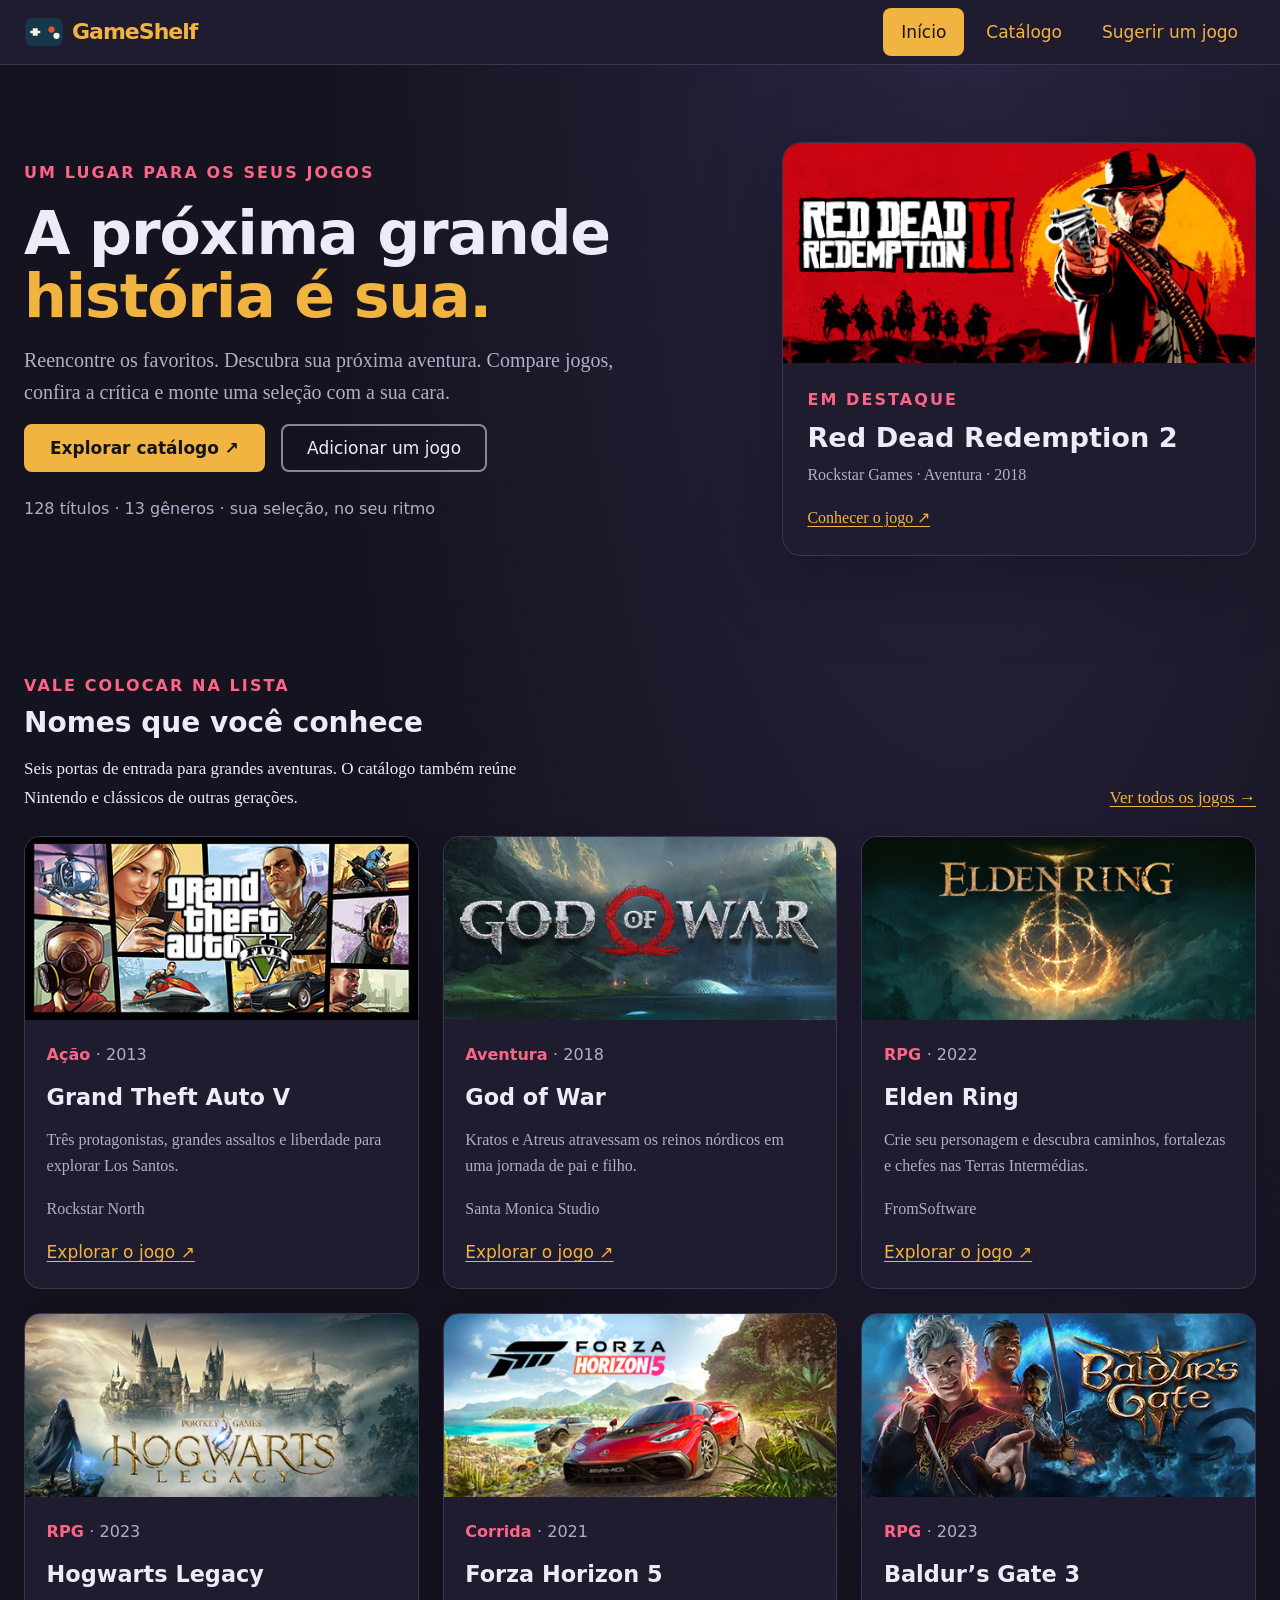
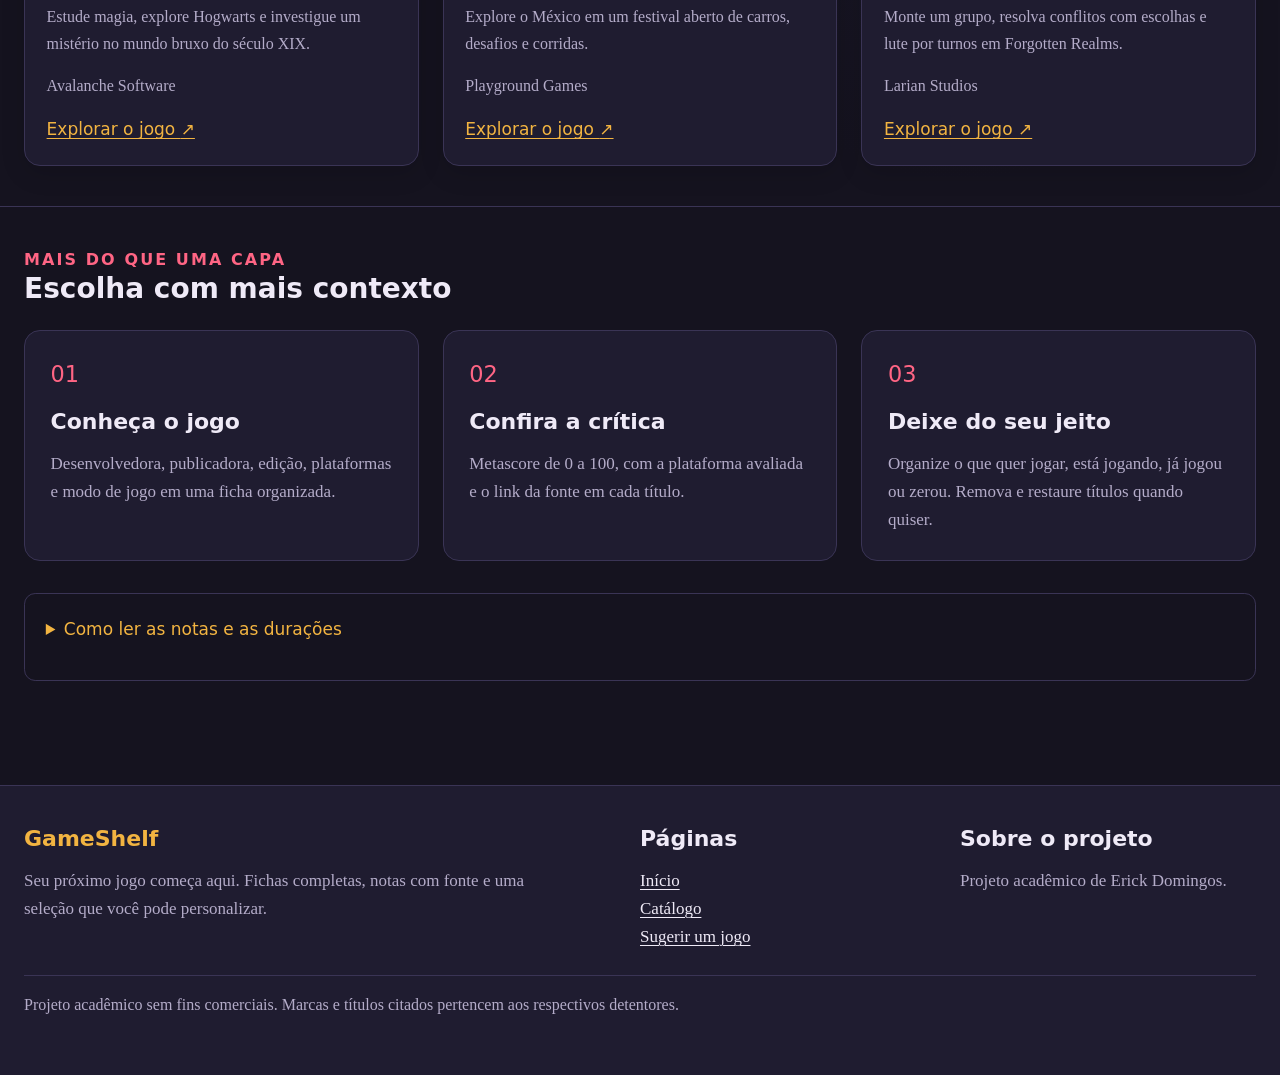
==== frontend/index.html @ 162add8b "refactor: separa frontend e backend em pastas" ====
<!DOCTYPE html>
<html lang="pt-BR">
  <head>
    <meta charset="UTF-8" />
    <meta name="viewport" content="width=device-width, initial-scale=1" />
    <title>GameShelf — catálogo de jogos</title>
    <meta
      name="description"
      content="GameShelf é um catálogo de 128 jogos conhecidos, com ficha técnica, gênero, duração e plataformas de cada título."
    />
    <link rel="icon" href="img/logo.svg" type="image/svg+xml" />
    <link rel="stylesheet" href="css/estilo.css" />
  </head>
  <body>
    <a class="pular-link" href="#conteudo">Pular para o conteúdo</a>

    <header class="cabecalho">
      <div class="envolucro cabecalho__interno">
        <a class="marca" href="index.html">
          <img src="img/logo.svg" alt="" width="40" height="40" />
          <span class="marca__nome">GameShelf</span>
        </a>
        <nav aria-label="Navegação principal">
          <ul class="menu">
            <li>
              <a class="menu__link" href="index.html" aria-current="page">Início</a>
            </li>
            <li><a class="menu__link" href="catalogo.html">Catálogo</a></li>
            <li><a class="menu__link" href="sugestoes.html">Sugerir um jogo</a></li>
          </ul>
        </nav>
      </div>
    </header>

    <main tabindex="-1" id="conteudo">
      <section class="envolucro destaque" aria-labelledby="titulo-principal">
        <div class="destaque__texto"><p class="sobretitulo">UM LUGAR PARA OS SEUS JOGOS</p>
          <h1 id="titulo-principal">A próxima grande<br /><span class="texto-destaque">história é sua.</span></h1>
          <p>Reencontre os favoritos. Descubra sua próxima aventura. Compare jogos, confira a crítica e monte uma seleção com a sua cara.</p>
          <div class="destaque__acoes"><a class="botao" href="catalogo.html">Explorar catálogo <span aria-hidden="true">↗</span></a><a class="botao botao--secundario" href="catalogo.html#adicionar">Adicionar um jogo</a></div>
          <p class="destaque__rodape">128 títulos · 13 gêneros · sua seleção, no seu ritmo</p>
        </div>
        <figure class="destaque__figura"><img src="img/capas/red-dead-redemption-2.jpg" alt="Arte promocional de Red Dead Redemption 2, com Arthur Morgan em destaque" width="460" height="215" fetchpriority="high" />
          <figcaption><span class="sobretitulo">EM DESTAQUE</span><strong>Red Dead Redemption 2</strong><span>Rockstar Games · Aventura · 2018</span><a href="catalogo.html#base-red-dead-redemption-2">Conhecer o jogo <span aria-hidden="true">↗</span></a></figcaption>
        </figure>
      </section>
      <section class="envolucro secao" aria-labelledby="titulo-destaques"><div class="secao__cabecalho secao__cabecalho--linha"><div><p class="sobretitulo">VALE COLOCAR NA LISTA</p><h2 id="titulo-destaques">Nomes que você conhece</h2><p>Seis portas de entrada para grandes aventuras. O catálogo também reúne Nintendo e clássicos de outras gerações.</p></div><a href="catalogo.html">Ver todos os jogos →</a></div>
        <ul class="grade-jogos grade-destaques"><li data-destaque="base-gta-v"><article class="cartao"><img class="cartao__capa" src="img/capas/gta-v.jpg" alt="Arte promocional de Grand Theft Auto V" width="460" height="215" loading="lazy" decoding="async" /><div class="cartao__corpo"><p class="cartao__kicker">Ação <span>· 2013</span></p><h3 class="cartao__titulo">Grand Theft Auto V</h3><p class="cartao__resumo">Três protagonistas, grandes assaltos e liberdade para explorar Los Santos.</p><p class="cartao__meta">Rockstar North</p><a class="cartao__link" href="catalogo.html#base-gta-v">Explorar o jogo <span aria-hidden="true">↗</span></a></div></article></li><li data-destaque="base-god-of-war"><article class="cartao"><img class="cartao__capa" src="img/capas/god-of-war.jpg" alt="Arte promocional de God of War" width="460" height="215" loading="lazy" decoding="async" /><div class="cartao__corpo"><p class="cartao__kicker">Aventura <span>· 2018</span></p><h3 class="cartao__titulo">God of War</h3><p class="cartao__resumo">Kratos e Atreus atravessam os reinos nórdicos em uma jornada de pai e filho.</p><p class="cartao__meta">Santa Monica Studio</p><a class="cartao__link" href="catalogo.html#base-god-of-war">Explorar o jogo <span aria-hidden="true">↗</span></a></div></article></li><li data-destaque="base-elden-ring"><article class="cartao"><img class="cartao__capa" src="img/capas/elden-ring.jpg" alt="Arte promocional de Elden Ring" width="460" height="215" loading="lazy" decoding="async" /><div class="cartao__corpo"><p class="cartao__kicker">RPG <span>· 2022</span></p><h3 class="cartao__titulo">Elden Ring</h3><p class="cartao__resumo">Crie seu personagem e descubra caminhos, fortalezas e chefes nas Terras Intermédias.</p><p class="cartao__meta">FromSoftware</p><a class="cartao__link" href="catalogo.html#base-elden-ring">Explorar o jogo <span aria-hidden="true">↗</span></a></div></article></li><li data-destaque="base-hogwarts-legacy"><article class="cartao"><img class="cartao__capa" src="img/capas/hogwarts-legacy.jpg" alt="Arte promocional de Hogwarts Legacy" width="460" height="215" loading="lazy" decoding="async" /><div class="cartao__corpo"><p class="cartao__kicker">RPG <span>· 2023</span></p><h3 class="cartao__titulo">Hogwarts Legacy</h3><p class="cartao__resumo">Estude magia, explore Hogwarts e investigue um mistério no mundo bruxo do século XIX.</p><p class="cartao__meta">Avalanche Software</p><a class="cartao__link" href="catalogo.html#base-hogwarts-legacy">Explorar o jogo <span aria-hidden="true">↗</span></a></div></article></li><li data-destaque="base-forza-horizon-5"><article class="cartao"><img class="cartao__capa" src="img/capas/forza-horizon-5.jpg" alt="Arte promocional de Forza Horizon 5" width="460" height="215" loading="lazy" decoding="async" /><div class="cartao__corpo"><p class="cartao__kicker">Corrida <span>· 2021</span></p><h3 class="cartao__titulo">Forza Horizon 5</h3><p class="cartao__resumo">Explore o México em um festival aberto de carros, desafios e corridas.</p><p class="cartao__meta">Playground Games</p><a class="cartao__link" href="catalogo.html#base-forza-horizon-5">Explorar o jogo <span aria-hidden="true">↗</span></a></div></article></li><li data-destaque="base-baldurs-gate-3"><article class="cartao"><img class="cartao__capa" src="img/capas/baldurs-gate-3.jpg" alt="Arte promocional de Baldur’s Gate 3" width="460" height="215" loading="lazy" decoding="async" /><div class="cartao__corpo"><p class="cartao__kicker">RPG <span>· 2023</span></p><h3 class="cartao__titulo">Baldur’s Gate 3</h3><p class="cartao__resumo">Monte um grupo, resolva conflitos com escolhas e lute por turnos em Forgotten Realms.</p><p class="cartao__meta">Larian Studios</p><a class="cartao__link" href="catalogo.html#base-baldurs-gate-3">Explorar o jogo <span aria-hidden="true">↗</span></a></div></article></li></ul>
      </section>
      <section class="envolucro secao" aria-labelledby="titulo-acervo"><div class="secao__cabecalho"><p class="sobretitulo">MAIS DO QUE UMA CAPA</p><h2 id="titulo-acervo">Escolha com mais contexto</h2></div>
        <div class="recursos"><article><span class="recurso-numero">01</span><h3>Conheça o jogo</h3><p>Desenvolvedora, publicadora, edição, plataformas e modo de jogo em uma ficha organizada.</p></article><article><span class="recurso-numero">02</span><h3>Confira a crítica</h3><p>Metascore de 0 a 100, com a plataforma avaliada e o link da fonte em cada título.</p></article><article><span class="recurso-numero">03</span><h3>Deixe do seu jeito</h3><p>Organize o que quer jogar, está jogando, já jogou ou zerou. Remova e restaure títulos quando quiser.</p></article></div>
        <details class="sobre-dados"><summary>Como ler as notas e as durações</summary><p>Metascore é a nota agregada da crítica no Metacritic. As notas foram conferidas no Steam ou em fontes secundárias indicadas nas fichas, em 20–21/09/2026. Oito títulos estão com Metascore não confirmado. As notas variam por plataforma e edição; não são atualizadas automaticamente.</p><p>O percentual do Steam representa avaliações positivas de jogadores em inglês. Não é uma nota do Metacritic. Os tempos são faixas editoriais aproximadas de campanha, sem DLCs ou conclusão de 100%; não são médias do HowLongToBeat. Os filtros de duração usam o ponto médio da faixa.</p><p>As plataformas listadas são as principais versões selecionadas de cada jogo, sem incluir todas as opções de nuvem ou retrocompatibilidade. <a href="docs/FONTES.md">Consultar fontes e créditos</a>.</p></details>
      </section>
    </main>

    <footer class="rodape">
      <div class="envolucro">
        <div class="rodape__grade">
          <div>
            <h2>GameShelf</h2>
            <p>
              Seu próximo jogo começa aqui. Fichas completas, notas com fonte e uma seleção que você pode personalizar.
            </p>
          </div>
          <nav aria-label="Navegação do rodapé">
            <h3>Páginas</h3>
            <ul class="rodape__lista">
              <li><a href="index.html">Início</a></li>
              <li><a href="catalogo.html">Catálogo</a></li>
              <li><a href="sugestoes.html">Sugerir um jogo</a></li>
            </ul>
          </nav>
          <div>
            <h3>Sobre o projeto</h3>
            <ul class="rodape__lista">
              <li>Projeto acadêmico de Erick Domingos.</li>
            </ul>
          </div>
        </div>
        <p class="rodape__nota">
          Projeto acadêmico sem fins comerciais. Marcas e títulos citados
          pertencem aos respectivos detentores.
        </p>
      </div>
    </footer>
  </body>
</html>
---- frontend/css/estilo.css ----
/* =============================================================
   GameShelf — folha de estilo única
   Organização: 1 tokens · 2 base · 3 layout · 4 cabeçalho ·
   5 rodapé · 6 componentes · 7 páginas · 8 responsivo · 9 preferências
   ============================================================= */

/* ---------- 1. Tokens de projeto (variáveis CSS) ------------- */
:root {
  /* Paleta original: roxo profundo, ouro e magenta.
     A borda dos campos é mais clara para destacar controles. */
  color-scheme: dark;
  --cor-fundo: #15131f;
  --cor-superficie: #1f1c30;
  --cor-superficie-alta: #292440;
  --cor-linha: #3a3455;
  --cor-controle: #8e849f;
  --cor-texto: #efeaf7;
  --cor-texto-suave: #b4acc9;
  --cor-ouro: #f2b441;
  --cor-magenta: #ff6584;
  --cor-branco: var(--cor-texto);

  /* Tipografia: 2 famílias */
  --fonte-titulo: "Trebuchet MS", "Segoe UI", system-ui, sans-serif;
  --fonte-texto: Georgia, "Times New Roman", serif;

  /* Escala tipográfica (razão ~1.25) */
  --texto-pequeno: 1rem;
  --texto-base: 1.0625rem;
  --texto-medio: 1.375rem;
  --texto-grande: 1.75rem;
  --texto-enorme: 2.5rem;

  /* Espaçamento (múltiplos de 4px) */
  --esp-1: 0.25rem;
  --esp-2: 0.5rem;
  --esp-3: 1rem;
  --esp-4: 1.5rem;
  --esp-5: 2.5rem;
  --esp-6: 4rem;

  /* Formas e sombras */
  --raio: 0.5rem;
  --raio-grande: 1rem;
  --borda: 2px solid var(--cor-linha);
  --sombra: 0 2px 0 0 var(--cor-linha);

  --largura-max: 86rem;
  --largura-leitura: 62ch; /* mantém a linha entre 45 e 90 caracteres */
}

/* ---------- 2. Base --------------------------------------- */
*,
*::before,
*::after {
  box-sizing: border-box;
}

body {
  margin: 0;
  background-color: var(--cor-fundo);
  color: var(--cor-texto);
  font-family: var(--fonte-texto);
  font-size: var(--texto-base);
  line-height: 1.65;
  /* alinhamento à esquerda: evita rios de espaço sem hifenização */
  text-align: left;
}

h1,
h2,
h3,
h4 {
  font-family: var(--fonte-titulo);
  color: var(--cor-texto);
  line-height: 1.15;
  margin: 0 0 var(--esp-3);
}

h1 {
  font-size: var(--texto-enorme);
  letter-spacing: -0.02em;
}
h2 {
  font-size: var(--texto-grande);
}
h3 {
  font-size: var(--texto-medio);
}
h4 {
  font-size: var(--texto-base);
}

p {
  margin: 0 0 var(--esp-3); /* espaçamento entre parágrafos > 0.5em */
  max-width: var(--largura-leitura);
}

a {
  color: var(--cor-ouro);
  text-underline-offset: 0.2em;
}

a:hover {
  color: var(--cor-magenta);
}

img {
  max-width: 100%;
  height: auto;
  display: block;
}

/* Foco visível e consistente em todos os elementos interativos */
:focus-visible {
  outline: 3px solid var(--cor-ouro);
  outline-offset: 3px;
  border-radius: var(--esp-1);
}

/* O atributo hidden precisa prevalecer sobre grid/flex dos componentes. */
[hidden] { display: none !important; }
button, input, select, textarea { font: inherit; }
button, summary, .menu__link { min-height: 2.75rem; }
input, select, textarea, fieldset { min-width: 0; }
input::placeholder { color: var(--cor-texto-suave); opacity: 1; }
[aria-invalid="true"] { border-style: dashed; border-color: var(--cor-ouro); }
.erro-campo { margin: 0; color: var(--cor-ouro); font-size: 1rem; }
.cartao__titulo, .cartao__resumo, .aviso { overflow-wrap: anywhere; }
.opcao label { padding-block: 0.25rem; cursor: pointer; }
.notas-externas { flex-wrap: wrap; }
.adicionar-jogo__corpo { padding-top: var(--esp-3); }
.botao:hover { text-decoration: underline; text-underline-offset: 0.2em; }

/* ---------- 3. Layout ------------------------------------- */
.envolucro {
  width: 100%;
  max-width: var(--largura-max);
  margin-inline: auto;
  padding-inline: var(--esp-3);
}

.secao {
  padding-block: var(--esp-5);
}

.secao + .secao {
  border-top: 1px solid var(--cor-linha);
}

.secao__cabecalho {
  margin-bottom: var(--esp-4);
}

.secao__cabecalho p {
  margin-bottom: 0;
}

/* Link de atalho para leitores de tela e teclado */
.pular-link {
  position: absolute;
  left: var(--esp-3);
  top: -4rem;
  z-index: 10;
  background-color: var(--cor-ouro);
  color: var(--cor-fundo);
  padding: var(--esp-2) var(--esp-3);
  border-radius: 0 0 var(--raio) var(--raio);
  transition: top 0.15s ease-out;
}

.pular-link:focus {
  top: 0;
  color: var(--cor-fundo);
}

/* Conteúdo visível apenas para tecnologias assistivas */
.apenas-leitor {
  position: absolute;
  width: 1px;
  height: 1px;
  padding: 0;
  margin: -1px;
  overflow: hidden;
  clip-path: inset(50%);
  white-space: nowrap;
}

/* ---------- 4. Cabeçalho e navegação ----------------------- */
.cabecalho {
  background-color: var(--cor-superficie);
  border-bottom: var(--borda);
}

.cabecalho__interno {
  display: flex;
  flex-wrap: wrap;
  align-items: center;
  justify-content: space-between;
  gap: var(--esp-2);
  padding-block: var(--esp-2);
}

.marca {
  display: flex;
  align-items: center;
  gap: var(--esp-2);
  font-family: var(--fonte-titulo);
  font-size: var(--texto-medio);
  font-weight: bold;
  color: var(--cor-ouro);
  text-decoration: none;
}

.marca__nome {
  letter-spacing: -0.01em;
}

.menu {
  display: flex;
  flex-wrap: wrap;
  gap: var(--esp-1);
  list-style: none;
  margin: 0;
  padding: 0;
}

.menu__link {
  display: block;
  padding: var(--esp-2) var(--esp-3);
  font-family: var(--fonte-titulo);
  text-decoration: none;
  border-radius: var(--raio);
  border: 2px solid transparent;
}

.menu__link:hover {
  background-color: var(--cor-superficie-alta);
  border-color: var(--cor-ouro);
  color: var(--cor-ouro);
}

/* Página atual: marcada visualmente e por aria-current */
.menu__link[aria-current="page"] {
  background-color: var(--cor-ouro);
  color: var(--cor-fundo);
}

/* ---------- 5. Rodapé -------------------------------------- */
.rodape {
  background-color: var(--cor-superficie-alta);
  color: var(--cor-texto-suave);
  padding-block: var(--esp-5);
  margin-top: var(--esp-6);
  border-top: var(--borda);
}

.rodape a {
  color: var(--cor-texto);
}

.rodape a:hover {
  color: var(--cor-ouro);
}

.rodape h2 {
  color: var(--cor-ouro);
  font-size: var(--texto-medio);
}

.rodape__grade {
  display: grid;
  gap: var(--esp-4);
}

.rodape__lista {
  list-style: none;
  margin: 0;
  padding: 0;
}

.rodape__nota {
  margin-top: var(--esp-4);
  padding-top: var(--esp-3);
  border-top: 1px solid var(--cor-linha);
  font-size: var(--texto-pequeno);
  max-width: none;
}

/* ---------- 6. Componentes --------------------------------- */

/* 6.1 Botões */
.botao {
  display: inline-block;
  font-family: var(--fonte-titulo);
  font-size: var(--texto-base);
  padding: var(--esp-2) var(--esp-4);
  border: var(--borda);
  border-radius: var(--raio);
  text-decoration: none;
  cursor: pointer;
  background-color: var(--cor-ouro);
  color: var(--cor-fundo);
  box-shadow: var(--sombra);
}

.botao:hover {
  background-color: var(--cor-magenta);
  border-color: var(--cor-magenta);
  color: var(--cor-fundo);
}

.botao--secundario {
  background-color: transparent;
  color: var(--cor-texto);
}

.botao--secundario:hover {
  background-color: var(--cor-superficie-alta);
  border-color: var(--cor-ouro);
  color: var(--cor-ouro);
}

/* 6.2 Cartão de jogo */
.grade-jogos {
  display: grid;
  grid-template-columns: repeat(auto-fill, minmax(min(100%, 15rem), 1fr));
  gap: var(--esp-4);
  list-style: none;
  margin: 0;
  padding: 0;
}

.cartao {
  display: flex;
  flex-direction: column;
  height: 100%;
  background-color: var(--cor-superficie);
  border: var(--borda);
  border-radius: var(--raio-grande);
  overflow: hidden;
}

.cartao:hover,
.cartao:focus-within {
  border-color: var(--cor-ouro);
}

.cartao__capa {
  width: 100%;
  height: auto;
  border-bottom: var(--borda);
  background-color: var(--cor-superficie-alta);
}

.cartao__corpo {
  display: flex;
  flex-direction: column;
  gap: var(--esp-2);
  padding: var(--esp-3);
  flex-grow: 1;
}

.cartao__titulo {
  margin: 0;
  font-size: var(--texto-medio);
}

.cartao__meta {
  margin: 0;
  font-size: var(--texto-pequeno);
  color: var(--cor-texto-suave);
}

.cartao__resumo {
  margin: 0;
  font-size: var(--texto-pequeno);
  color: var(--cor-texto-suave);
}

/* 6.3 Etiquetas de gênero e plataforma */
.etiquetas {
  display: flex;
  flex-wrap: wrap;
  gap: var(--esp-1);
  list-style: none;
  margin: 0;
  padding: 0;
}

.etiqueta {
  font-family: var(--fonte-titulo);
  font-size: var(--texto-pequeno);
  padding: 0.125rem var(--esp-2);
  border: 1px solid var(--cor-linha);
  border-radius: var(--raio);
  background-color: var(--cor-superficie-alta);
  color: var(--cor-texto-suave);
}

.etiqueta--genero {
  background-color: var(--cor-magenta);
  color: var(--cor-fundo);
  border-color: var(--cor-magenta);
}

.etiqueta--pessoal {
  background-color: var(--cor-superficie);
  color: var(--cor-ouro);
  border-color: var(--cor-ouro);
}

/* 6.3.1 Notas externas (Metacritic e comunidade) */
.notas-externas {
  display: flex;
  gap: var(--esp-2);
  list-style: none;
  margin: 0;
  padding: 0;
}

.nota-externa {
  display: flex;
  flex-direction: column;
  gap: 0.125rem;
  padding: var(--esp-1) var(--esp-2);
  border-radius: var(--raio);
  background-color: var(--cor-superficie-alta);
  border: 1px solid var(--cor-linha);
}

.nota-externa__rotulo {
  font-size: 1rem;
  text-transform: uppercase;
  letter-spacing: 0.04em;
  color: var(--cor-texto-suave);
}

.nota-externa__valor {
  font-family: var(--fonte-titulo);
  font-weight: bold;
  font-size: var(--texto-base);
}

.nota-externa--critica .nota-externa__valor {
  color: var(--cor-ouro);
}

.nota-externa--jogadores .nota-externa__valor {
  color: var(--cor-magenta);
}

/* 6.6 Botão de remover qualquer jogo do catálogo */
.botao--remover {
  align-self: flex-start;
  margin-top: var(--esp-1);
  font-size: var(--texto-pequeno);
  padding: var(--esp-1) var(--esp-3);
}

.botao--remover:hover {
  background-color: var(--cor-magenta);
  border-color: var(--cor-magenta);
  color: var(--cor-fundo);
}

/* 6.7 Bloco expansível "Adicionar um jogo" */
.adicionar-jogo {
  border: var(--borda);
  border-radius: var(--raio-grande);
  background-color: var(--cor-superficie);
  margin-bottom: var(--esp-4);
}

.adicionar-jogo__abrir {
  display: block;
  cursor: pointer;
  padding: var(--esp-3);
  font-family: var(--fonte-titulo);
  color: var(--cor-ouro);
  list-style: none;
}

.adicionar-jogo[open] .adicionar-jogo__abrir {
  border-bottom: 1px solid var(--cor-linha);
}

.adicionar-jogo__corpo {
  padding: var(--esp-3);
}

/* 6.4 Detalhes expansíveis (ficha do jogo) */
.ficha {
  margin-top: auto;
  border-top: 1px solid var(--cor-linha);
  padding-top: var(--esp-2);
}

.ficha__resumo {
  font-family: var(--fonte-titulo);
  color: var(--cor-ouro);
  cursor: pointer;
  padding: var(--esp-1) 0;
}

.ficha__resumo:hover {
  color: var(--cor-magenta);
}

.ficha__lista {
  margin: var(--esp-2) 0 0;
  font-size: var(--texto-pequeno);
}

.ficha__lista dt {
  font-family: var(--fonte-titulo);
  color: var(--cor-texto-suave);
}

.ficha__lista dd {
  margin: 0 0 var(--esp-2);
}

/* 6.5 Formulários */
.campo {
  display: flex;
  flex-direction: column;
  gap: var(--esp-1);
  margin-bottom: var(--esp-3);
}

.campo__rotulo {
  font-family: var(--fonte-titulo);
  color: var(--cor-texto);
}

.campo__ajuda {
  font-size: var(--texto-pequeno);
  margin: 0;
}

input[type="text"],
input[type="email"],
input[type="search"],
input[type="url"],
input[type="number"],
select,
textarea {
  font-family: var(--fonte-texto);
  font-size: var(--texto-base);
  color: var(--cor-texto);
  background-color: var(--cor-superficie);
  padding: var(--esp-2);
  border: var(--borda);
  border-radius: var(--raio);
  width: 100%;
}

textarea {
  min-height: 8rem;
  resize: vertical;
}

fieldset {
  border: var(--borda);
  border-radius: var(--raio);
  padding: var(--esp-3);
  margin: 0 0 var(--esp-3);
}

legend {
  font-family: var(--fonte-titulo);
  color: var(--cor-ouro);
  padding-inline: var(--esp-2);
}

.opcoes {
  display: flex;
  flex-wrap: wrap;
  gap: var(--esp-3);
}

.opcao {
  display: flex;
  align-items: center;
  gap: var(--esp-2);
}

.opcoes--coluna {
  flex-direction: column;
  gap: var(--esp-2);
}

.opcao input {
  width: 1.15rem;
  height: 1.15rem;
  accent-color: var(--cor-ouro);
  flex-shrink: 0;
}

/* Mensagem de retorno do formulário */
.aviso {
  border: var(--borda);
  border-left-width: 8px;
  border-left-color: var(--cor-ouro);
  border-radius: var(--raio);
  background-color: var(--cor-superficie-alta);
  padding: var(--esp-3);
  margin-bottom: var(--esp-4);
}

.aviso p {
  margin-bottom: 0;
}

.aviso[hidden] {
  display: none;
}

/* ---------- 7. Páginas ------------------------------------- */

/* 7.1 Destaque da página inicial */
.destaque {
  display: grid;
  gap: var(--esp-4);
  align-items: center;
  padding-block: var(--esp-5);
}

.destaque__texto p {
  font-size: 1.25rem;
  line-height: 1.6;
}

.destaque__acoes {
  display: flex;
  flex-wrap: wrap;
  gap: var(--esp-3);
}

.destaque__figura {
  margin: 0;
  max-width: 17rem;
}

.destaque__figura img {
  border: var(--borda);
  border-radius: var(--raio-grande);
}

.destaque__figura figcaption {
  font-size: var(--texto-pequeno);
  margin-top: var(--esp-2);
}

/* 7.2 Números do acervo */
.numeros {
  display: grid;
  grid-template-columns: repeat(auto-fit, minmax(9rem, 1fr));
  gap: var(--esp-3);
  list-style: none;
  margin: 0;
  padding: 0;
}

.numeros li {
  background-color: var(--cor-superficie);
  border: var(--borda);
  border-radius: var(--raio);
  padding: var(--esp-3);
}

.numeros strong {
  display: block;
  font-family: var(--fonte-titulo);
  font-size: var(--texto-grande);
  color: var(--cor-ouro);
}

/* 7.2.1 Topo das páginas internas */
.pagina__topo {
  padding-top: var(--esp-5);
}

/* 7.3 Catálogo: filtros + resultados */
.catalogo {
  display: grid;
  gap: var(--esp-5);
  align-items: start;
  padding-block: var(--esp-5);
}

.filtros {
  background-color: var(--cor-superficie);
  border: var(--borda);
  border-radius: var(--raio-grande);
  padding: var(--esp-3);
}

.filtros h2 {
  font-size: var(--texto-medio);
  margin-bottom: var(--esp-3);
}

.filtros__acoes {
  display: flex;
  gap: var(--esp-2);
  flex-wrap: wrap;
}

.contador {
  font-family: var(--fonte-titulo);
  color: var(--cor-texto-suave);
  margin-bottom: var(--esp-3);
}

.vazio {
  border: 2px dashed var(--cor-ouro);
  border-radius: var(--raio-grande);
  padding: var(--esp-4);
  text-align: center;
}

.vazio[hidden] {
  display: none;
}

/* 7.4 Conteúdo textual longo */
.texto-corrido h2 {
  margin-top: var(--esp-4);
}

.texto-corrido ul {
  max-width: var(--largura-leitura);
  padding-left: var(--esp-4);
}

.texto-corrido li {
  margin-bottom: var(--esp-2);
}

/* ---------- 8. Responsivo (mobile first) ------------------- */

/* Tablet e telas intermediárias */
@media (min-width: 48em) {
  :root {
    --texto-enorme: 3rem;
  }

  .destaque {
    grid-template-columns: 3fr 2fr;
  }

  .destaque__figura {
    justify-self: end;
    max-width: 18rem;
  }

  .rodape__grade {
    grid-template-columns: repeat(2, 1fr);
  }
}

/* Desktop */
@media (min-width: 64em) {
  .envolucro {
    padding-inline: var(--esp-4);
  }

  .catalogo {
    grid-template-columns: 17rem minmax(0, 1fr);
  }

  /* Páginas em que o conteúdo principal vem antes do painel lateral */
  .catalogo--invertido {
    grid-template-columns: minmax(0, 1fr) 18rem;
  }

  .filtros {
    position: sticky;
    top: var(--esp-3);
    max-height: calc(100vh - 2rem);
    overflow-y: auto;
  }

  .rodape__grade {
    grid-template-columns: 2fr 1fr 1fr;
  }
}

/* ---------- 9. Preferências do usuário --------------------- */
@media (prefers-reduced-motion: reduce) {
  *,
  *::before,
  *::after {
    animation-duration: 0.01ms !important;
    animation-iteration-count: 1 !important;
    transition-duration: 0.01ms !important;
    scroll-behavior: auto !important;
  }
}

@media (max-width: 47.99em) {
  .cabecalho__interno { flex-direction: column; align-items: flex-start; }
  .menu__link { padding-inline: 0.65rem; }
  .catalogo { gap: var(--esp-4); }
  .filtros form { display: grid; gap: var(--esp-2); }
}

/* ---------- 10. Coleção de grandes jogos ------------------- */
body { background-image: radial-gradient(ellipse at 75% 0%, #292440 0%, transparent 40rem); }
.cabecalho { border-bottom: 1px solid var(--cor-linha); }
.marca__nome { letter-spacing: -0.045em; }
.sobretitulo { font-family: var(--fonte-titulo); color: var(--cor-magenta); font-weight: 700; letter-spacing: 0.13em; font-size: 1rem; }
.texto-destaque { color: var(--cor-ouro); }
.destaque { padding-block: clamp(2.5rem, 6vw, 6rem); gap: 3rem; }
.destaque h1 { font-size: clamp(2.4rem, 4.7vw, 4.4rem); line-height: 1.05; }
.destaque__texto .sobretitulo { font-size: 1rem; }
.destaque__texto > p:not(.sobretitulo) { color: var(--cor-texto-suave); }
.destaque__texto .destaque__rodape { margin-top: 1.5rem; font-size: 1rem; font-family: var(--fonte-titulo); }
.destaque__figura { max-width: 100%; width: 100%; overflow: hidden; border: 1px solid var(--cor-linha); border-radius: 1.2rem; background: var(--cor-superficie); box-shadow: 0 24px 80px #00000040; }
.destaque__figura img { border: 0; border-radius: 0; width: 100%; aspect-ratio: 460 / 215; }
.destaque__figura figcaption { padding: 1.5rem; margin: 0; display: flex; flex-direction: column; gap: 0.5rem; }
.destaque__figura figcaption strong { font-family: var(--fonte-titulo); font-size: 1.7rem; line-height: 1.2; }
.destaque__figura figcaption > span:not(.sobretitulo) { color: var(--cor-texto-suave); }
.destaque__figura figcaption a { margin-top: 0.5rem; }
.botao { border-color: var(--cor-ouro); box-shadow: none; font-weight: 700; transition: background-color 150ms ease, border-color 150ms ease; }
.botao--secundario { border-color: var(--cor-controle); font-weight: 400; }
button:disabled { cursor: default; opacity: 0.55; }
.secao__cabecalho--linha { display: flex; justify-content: space-between; align-items: end; gap: 1rem; flex-wrap: wrap; }
.secao__cabecalho--linha .sobretitulo { margin-bottom: 0.5rem; }
.grade-jogos { grid-template-columns: repeat(auto-fill, minmax(min(100%, 19rem), 1fr)); gap: 1.5rem; }
.cartao { border-width: 1px; box-shadow: 0 8px 24px #00000020; transition: border-color 150ms ease; }
.cartao__capa { aspect-ratio: 460 / 215; object-fit: cover; border: 0; }
.cartao__corpo { padding: 1.35rem; gap: 1rem; }
.cartao__titulo { font-size: 1.4rem; line-height: 1.2; }
.cartao__kicker { color: var(--cor-magenta); font-family: var(--fonte-titulo); font-weight: 700; font-size: 1rem; margin: 0; }
.cartao__kicker span { color: var(--cor-texto-suave); font-weight: 400; }
.cartao__link { margin-top: auto; font-family: var(--fonte-titulo); }
.avaliacao { display: flex; gap: 0.9rem; align-items: center; padding: 0.9rem; border-radius: 0.6rem; background: var(--cor-superficie-alta); }
.avaliacao__numero { color: var(--cor-ouro); font-family: var(--fonte-titulo); font-size: 2rem; line-height: 1; }
.avaliacao__numero small { color: var(--cor-texto-suave); display: block; font-size: 1rem; font-weight: 400; margin-top: 0.4rem; }
.avaliacao__rotulo { display: block; font-family: var(--fonte-titulo); font-weight: 700; }
.avaliacao a { font-size: 1rem; color: var(--cor-texto-suave); }
.dados-principais { display: grid; gap: 0.85rem; margin: 0; padding-top: 0.2rem; }
.dados-principais dt { color: var(--cor-texto-suave); font-size: 1rem; font-family: var(--fonte-titulo); }
.dados-principais dd { margin: 0.1rem 0 0; font-size: 1rem; overflow-wrap: anywhere; }
.dados-principais small { display: block; color: var(--cor-texto-suave); font-size: 1rem; }
.fonte-nota { margin-top: 1rem; font-size: 1rem; color: var(--cor-texto-suave); overflow-wrap: anywhere; }
.botao--remover { width: 100%; border-color: var(--cor-controle); }
.acervo-acoes { display: flex; flex-wrap: wrap; gap: 0.7rem; margin-bottom: 1rem; }
.acervo-acoes + .campo__ajuda { margin-bottom: 1rem; }
.filtros { border-width: 1px; }
input[type="text"], input[type="email"], input[type="search"], input[type="url"], input[type="number"], select, textarea { border-color: var(--cor-controle); }
.recursos { display: grid; grid-template-columns: repeat(auto-fit, minmax(min(100%, 18rem), 1fr)); gap: 1.5rem; }
.recursos article { padding: 1.6rem; border: 1px solid var(--cor-linha); border-radius: 1rem; background: var(--cor-superficie); }
.recursos p { color: var(--cor-texto-suave); margin: 0; }
.recurso-numero { color: var(--cor-magenta); font-family: var(--fonte-titulo); font-size: 1.4rem; display: block; margin-bottom: 1rem; }
.sobre-dados { margin-top: 2rem; padding: 1.3rem; border: 1px solid var(--cor-linha); border-radius: 0.7rem; }
.sobre-dados summary { cursor: pointer; font-family: var(--fonte-titulo); color: var(--cor-ouro); }
.sobre-dados p { margin-top: 1rem; max-width: 85ch; }
.rodape { background: var(--cor-superficie); border-top-width: 1px; }
.pagina__topo h1 { font-size: clamp(2.5rem, 4vw, 3.7rem); }
@media (min-width: 64em) {
  .catalogo { grid-template-columns: 16rem minmax(0, 1fr); gap: 2rem; }
  .catalogo--invertido { grid-template-columns: minmax(0, 1fr) 18rem; }
  .grade-destaques { grid-template-columns: repeat(3, minmax(0, 1fr)); }
}
@media (max-width: 30em) {
  .destaque h1 { font-size: 2.4rem; }
  .cartao__corpo { padding: 1rem; }
  .acervo-acoes .botao { width: 100%; }
}

/* ---------- 11. Listas pessoais e consoles ---------------- */
.minhas-listas { margin-bottom: 1.5rem; padding: clamp(1rem, 2vw, 1.6rem); border: 1px solid var(--cor-linha); border-radius: 1rem; background: var(--cor-superficie); }
.minhas-listas h2 { font-size: clamp(1.5rem, 2.5vw, 2rem); }
.minhas-listas > p { color: var(--cor-texto-suave); }
.minhas-listas > .sobretitulo { color: var(--cor-magenta); }
.listas-atalhos { display: grid; grid-template-columns: repeat(auto-fit, minmax(min(100%, 8rem), 1fr)); gap: 0.6rem; margin-block: 1.2rem; }
.lista-atalho { display: flex; flex-direction: column; align-items: flex-start; gap: 0.35rem; min-height: 5rem; padding: 0.85rem; background: var(--cor-superficie-alta); color: var(--cor-texto); border: 1px solid var(--cor-controle); border-radius: 0.65rem; font-family: var(--fonte-titulo); text-align: left; cursor: pointer; }
.lista-atalho strong { color: var(--cor-ouro); font-size: 1.6rem; line-height: 1; }
.lista-atalho[aria-pressed="true"] { border: 2px solid var(--cor-ouro); padding: calc(0.85rem - 1px); }
.lista-atalho[aria-pressed="true"] span { text-decoration: underline; text-underline-offset: 0.2em; }
.estado-jogo { padding-top: 0.8rem; border-top: 1px solid var(--cor-linha); }
.estado-jogo select { width: 100%; margin-top: 0.4rem; }
.jogo[data-lista="quero"] .estado-jogo label, .jogo[data-lista="jogando"] .estado-jogo label, .jogo[data-lista="joguei"] .estado-jogo label, .jogo[data-lista="zerado"] .estado-jogo label { color: var(--cor-ouro); }
.cartao__colecao { align-self: flex-start; margin: 0; padding: 0.25rem 0.6rem; background: var(--cor-superficie-alta); border-radius: 0.3rem; color: var(--cor-ouro); font-family: var(--fonte-titulo); font-size: 1rem; }
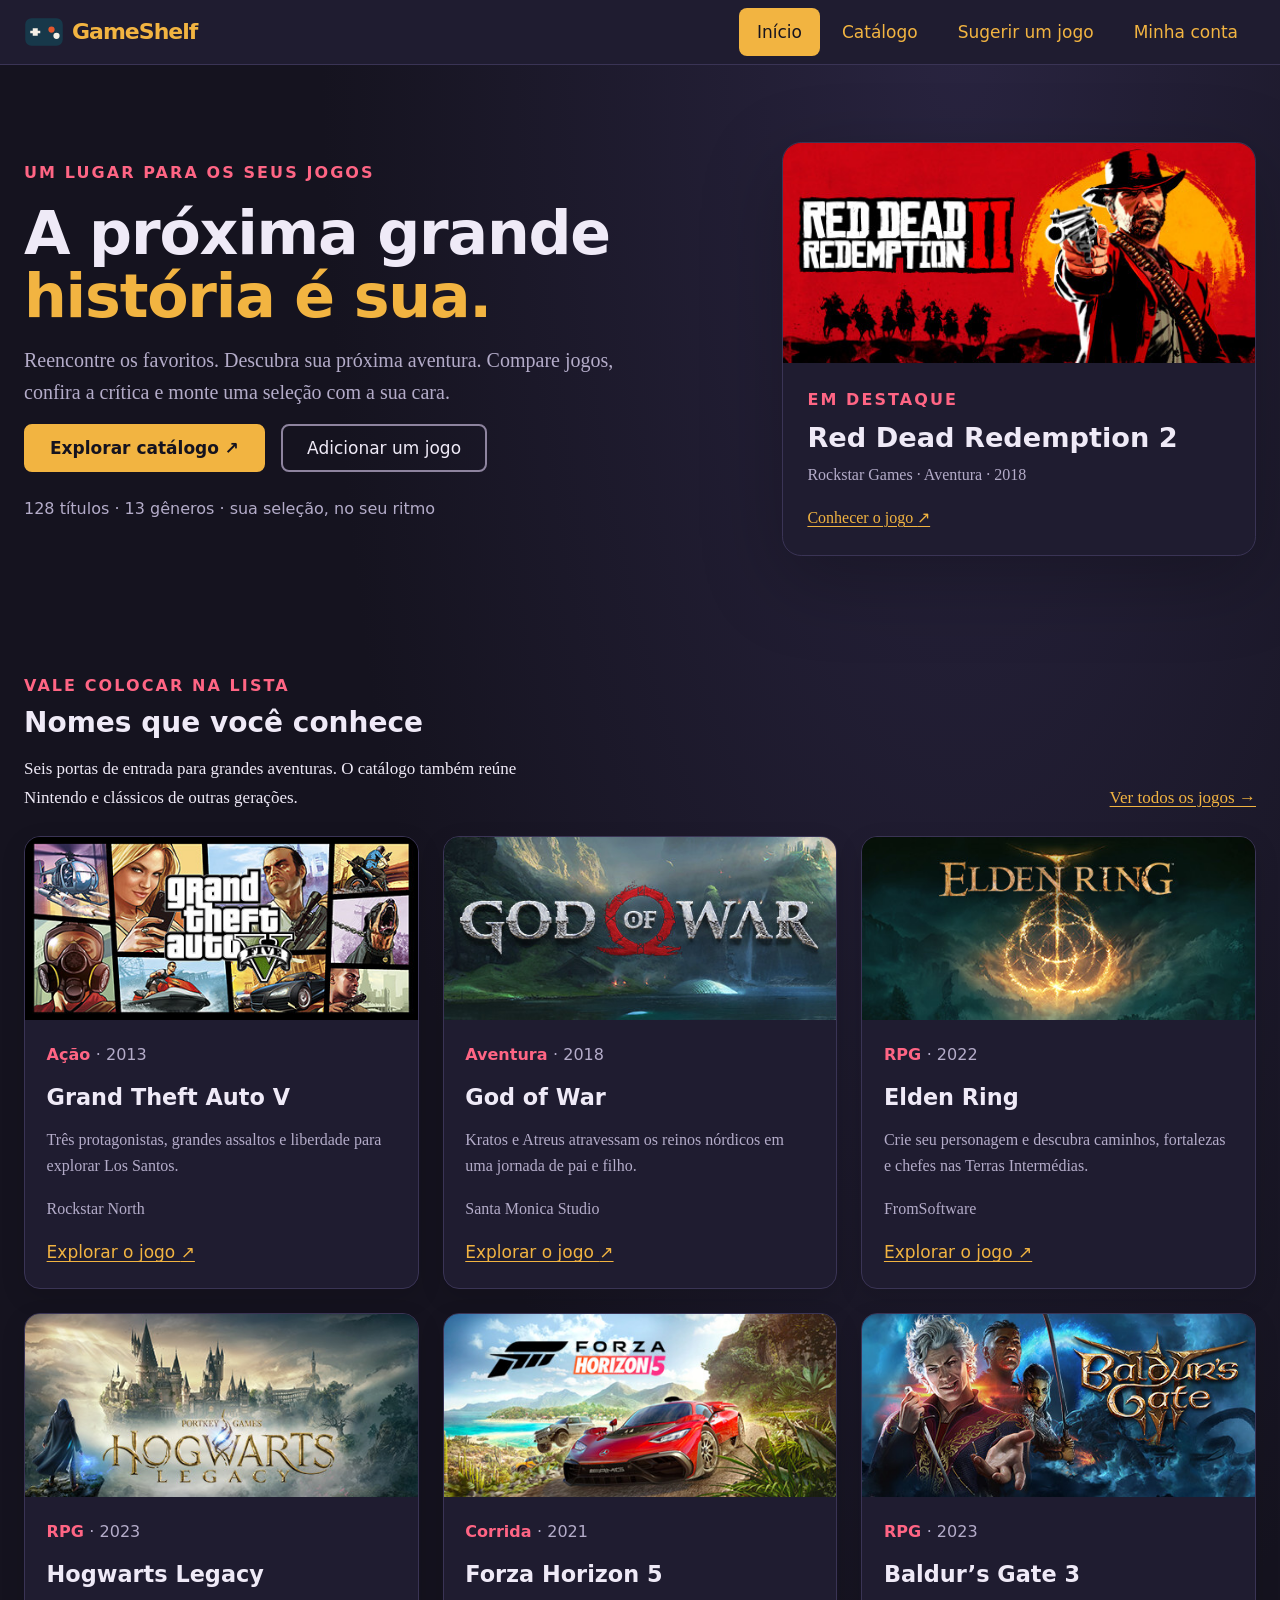
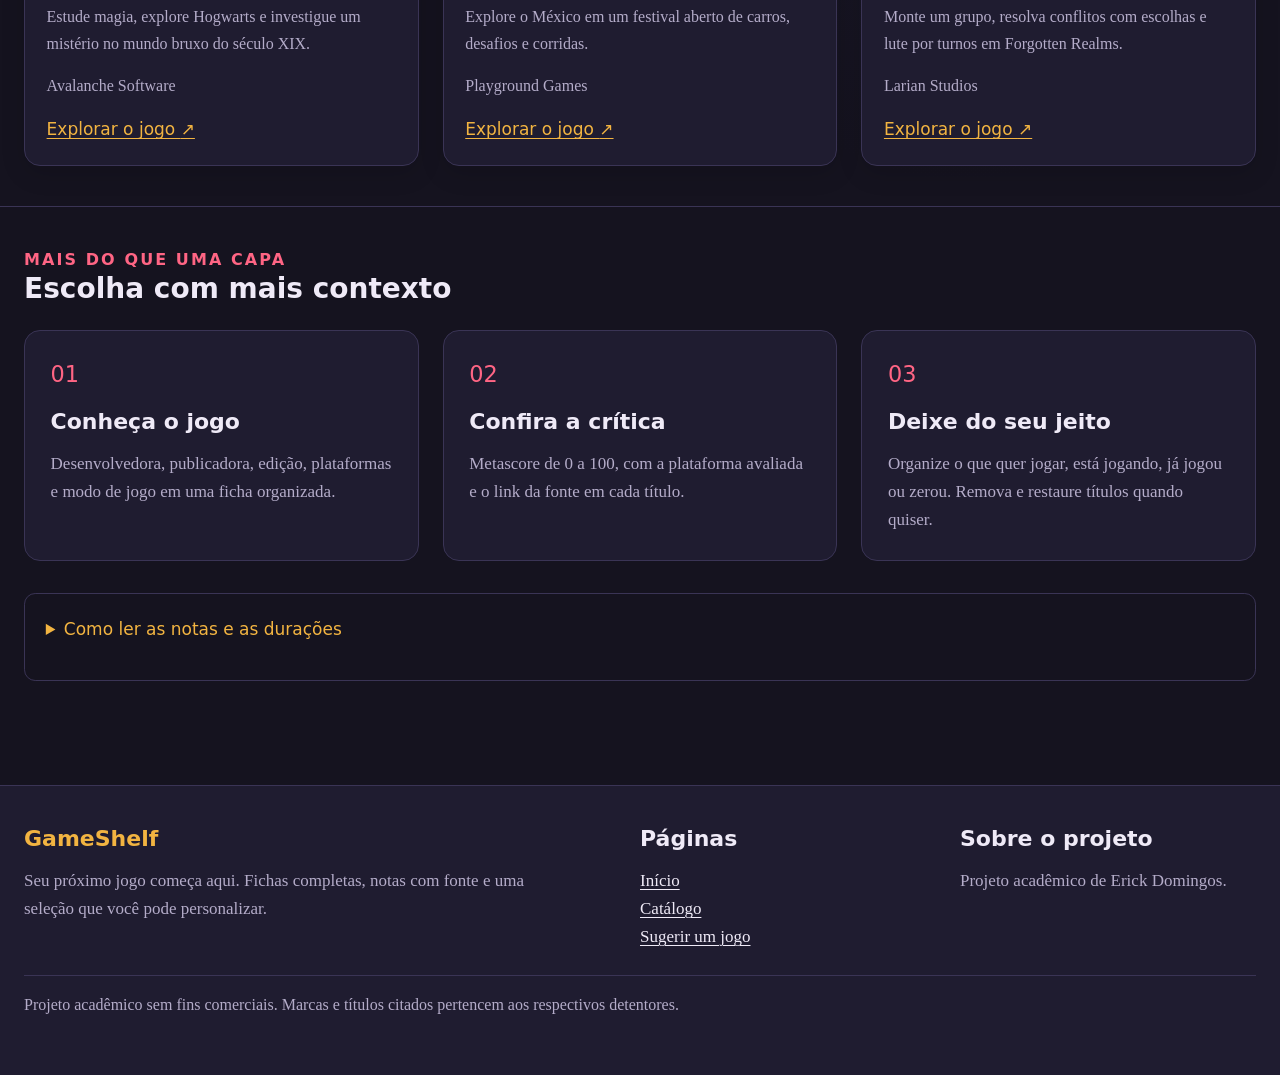
==== commit bcf98fef: "feat(front): adiciona link Minha conta ao menu" ====
--- a/frontend/index.html
+++ b/frontend/index.html
@@ -27,6 +27,7 @@
             </li>
             <li><a class="menu__link" href="catalogo.html">Catálogo</a></li>
             <li><a class="menu__link" href="sugestoes.html">Sugerir um jogo</a></li>
+            <li><a class="menu__link" href="conta.html">Minha conta</a></li>
           </ul>
         </nav>
       </div>
